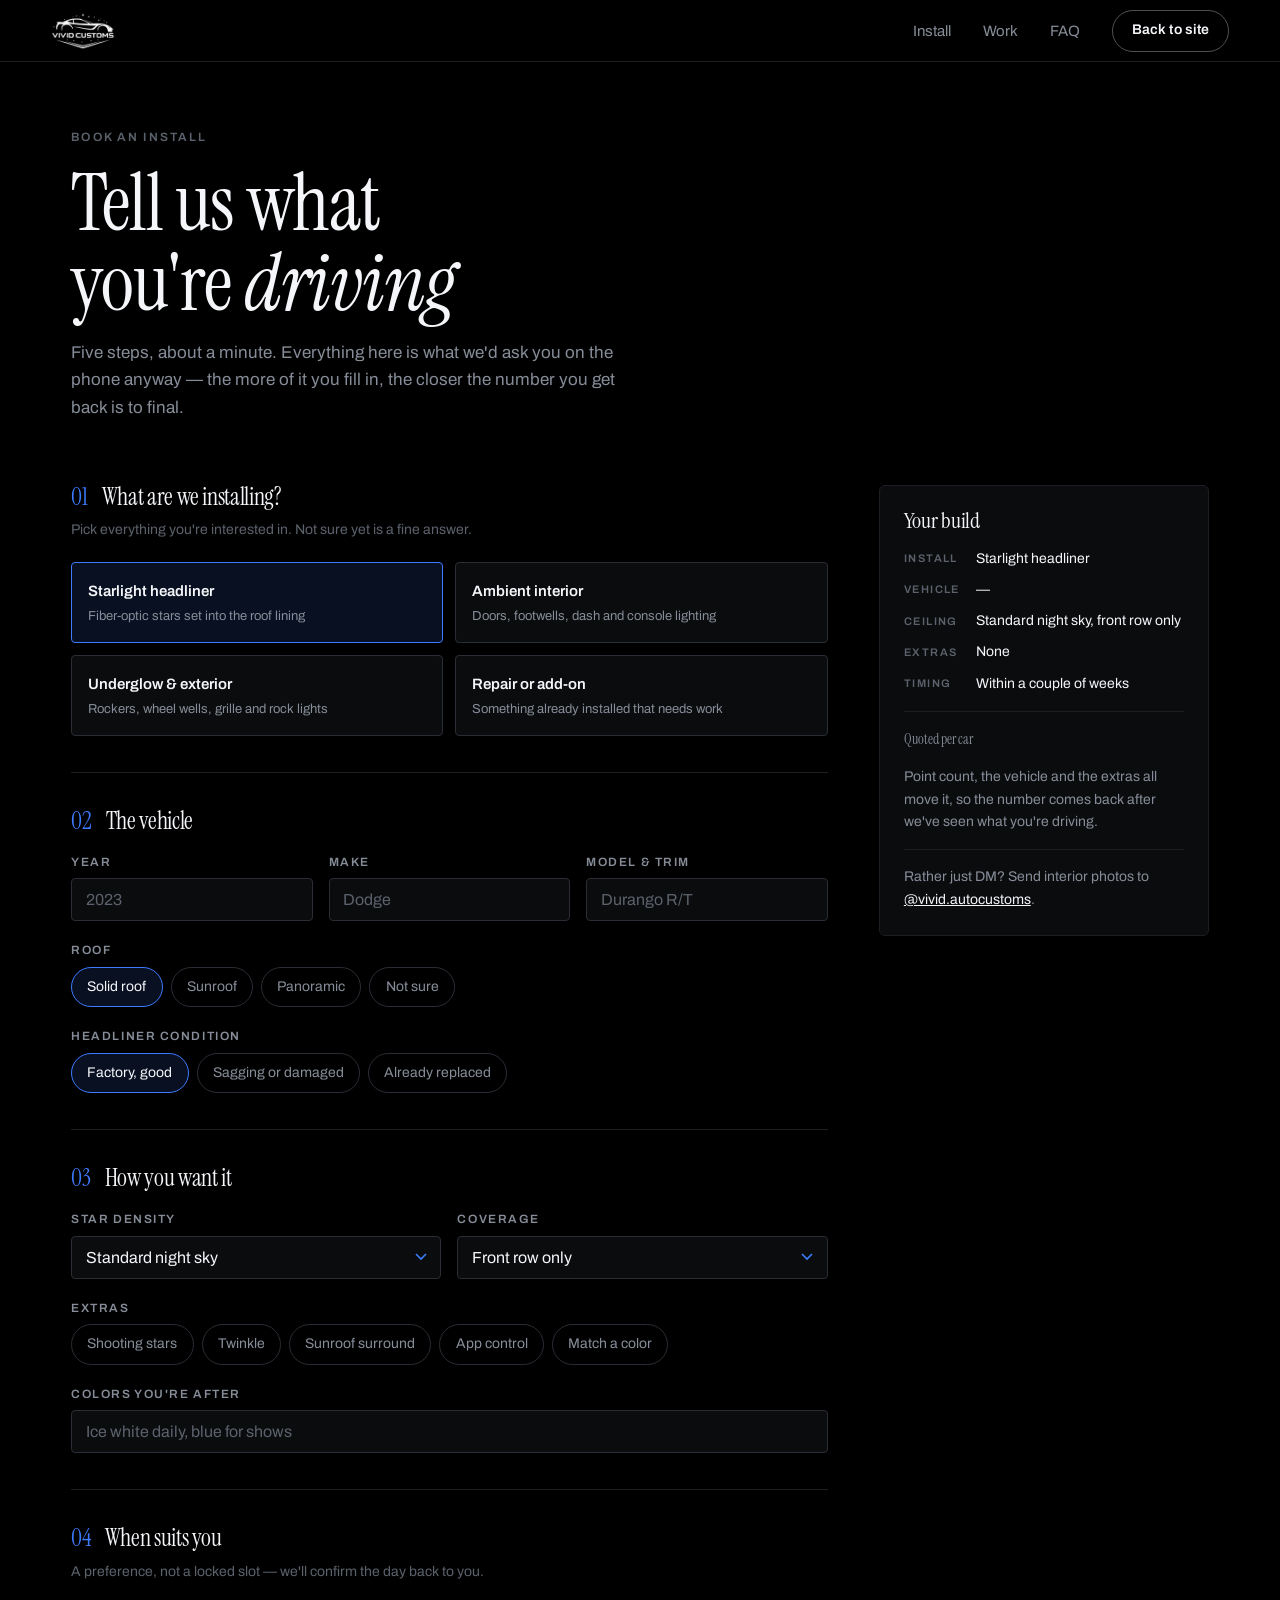
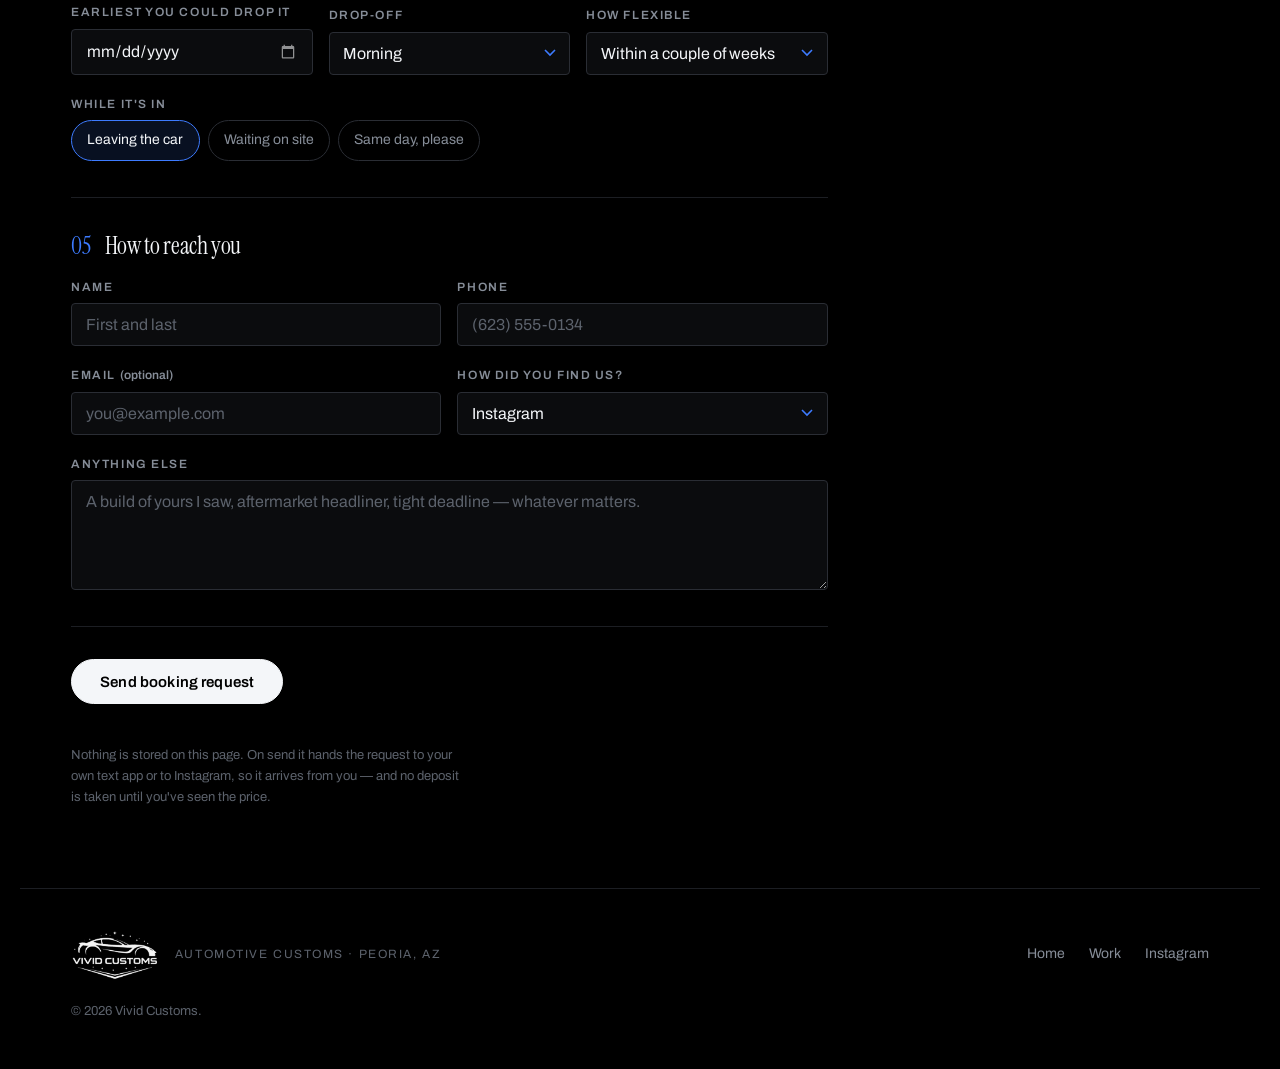
==== book.html @ 9e332ab4 "Vivid Customs marketing site Static landing page and five-step booking page for a Peoria, AZ starlig" ====
<!doctype html>
<html lang="en">
<head>
<meta charset="utf-8">
<meta name="viewport" content="width=device-width, initial-scale=1">
<title>Book an install — Vivid Customs</title>
<meta name="description" content="Book a starlight headliner, ambient lighting or underglow install with Vivid Customs in Peoria, Arizona.">
<meta name="theme-color" content="#000000">
<meta name="robots" content="noindex">
<link rel="icon" href="images/favicon.png" type="image/png">
<link rel="apple-touch-icon" href="images/logo-180.png">
<link rel="preconnect" href="https://fonts.googleapis.com">
<link rel="preconnect" href="https://fonts.gstatic.com" crossorigin>
<link rel="stylesheet" href="https://fonts.googleapis.com/css2?family=Instrument+Serif:ital@0;1&family=Archivo:wght@400;500;600&display=swap">
<link rel="stylesheet" href="styles.css">
</head>
<body>

<a class="skip" href="#main">Skip to content</a>

<header class="nav" id="nav" data-stuck="true">
  <a class="nav__brand" href="index.html" aria-label="Vivid Customs, home">
    <img src="images/logo.png" alt="Vivid Customs" width="1160" height="688">
  </a>
  <nav class="nav__links" aria-label="Sections">
    <a href="index.html#install">Install</a>
    <a href="index.html#work">Work</a>
    <a href="index.html#faq">FAQ</a>
  </nav>
  <a class="btn btn--sm btn--ghost" href="index.html">Back to site</a>
</header>

<div class="bookhead">
  <p class="label">Book an install</p>
  <h1>Tell us what<br>you're <i>driving</i></h1>
  <p class="lede">
    Five steps, about a minute. Everything here is what we'd ask you on the phone anyway — the more
    of it you fill in, the closer the number you get back is to final.
  </p>
</div>

<main class="book" id="main">

  <form class="form" id="bookForm" novalidate>

    <!-- 01 ─────────────────────────────────────────────── -->
    <fieldset class="step">
      <div class="step__head"><span class="step__n">01</span><h2>What are we installing?</h2></div>
      <p class="step__hint">Pick everything you're interested in. Not sure yet is a fine answer.</p>
      <div class="tiles">
        <input type="checkbox" id="s1" name="service" value="Starlight headliner" checked>
        <label for="s1"><b>Starlight headliner</b><span>Fiber-optic stars set into the roof lining</span></label>

        <input type="checkbox" id="s2" name="service" value="Ambient interior">
        <label for="s2"><b>Ambient interior</b><span>Doors, footwells, dash and console lighting</span></label>

        <input type="checkbox" id="s3" name="service" value="Underglow &amp; exterior">
        <label for="s3"><b>Underglow &amp; exterior</b><span>Rockers, wheel wells, grille and rock lights</span></label>

        <input type="checkbox" id="s4" name="service" value="Repair or add-on to an existing setup">
        <label for="s4"><b>Repair or add-on</b><span>Something already installed that needs work</span></label>
      </div>
    </fieldset>

    <!-- 02 ─────────────────────────────────────────────── -->
    <fieldset class="step">
      <div class="step__head"><span class="step__n">02</span><h2>The vehicle</h2></div>
      <div class="row">
        <div class="field">
          <label for="year">Year</label>
          <input id="year" name="year" type="text" inputmode="numeric" placeholder="2023" autocomplete="off">
        </div>
        <div class="field">
          <label for="make">Make</label>
          <input id="make" name="make" type="text" placeholder="Dodge" autocomplete="off">
        </div>
        <div class="field">
          <label for="model">Model &amp; trim</label>
          <input id="model" name="model" type="text" placeholder="Durango R/T" autocomplete="off">
        </div>
      </div>
      <div class="field">
        <span class="lbl" id="roofLbl">Roof</span>
        <div class="chips" role="group" aria-labelledby="roofLbl">
          <input type="radio" id="r1" name="roof" value="Solid roof" checked><label for="r1">Solid roof</label>
          <input type="radio" id="r2" name="roof" value="Sunroof"><label for="r2">Sunroof</label>
          <input type="radio" id="r3" name="roof" value="Panoramic roof"><label for="r3">Panoramic</label>
          <input type="radio" id="r4" name="roof" value="Roof unknown"><label for="r4">Not sure</label>
        </div>
      </div>
      <div class="field">
        <span class="lbl" id="hlLbl">Headliner condition</span>
        <div class="chips" role="group" aria-labelledby="hlLbl">
          <input type="radio" id="h1" name="headliner" value="Factory, good condition" checked><label for="h1">Factory, good</label>
          <input type="radio" id="h2" name="headliner" value="Sagging or damaged"><label for="h2">Sagging or damaged</label>
          <input type="radio" id="h3" name="headliner" value="Already replaced or wrapped"><label for="h3">Already replaced</label>
        </div>
      </div>
    </fieldset>

    <!-- 03 ─────────────────────────────────────────────── -->
    <fieldset class="step">
      <div class="step__head"><span class="step__n">03</span><h2>How you want it</h2></div>
      <div class="row">
        <div class="field">
          <label for="density">Star density</label>
          <select id="density" name="density">
            <option>Subtle scatter</option>
            <option selected>Standard night sky</option>
            <option>Dense, wall to wall</option>
            <option>You pick what suits it</option>
          </select>
        </div>
        <div class="field">
          <label for="coverage">Coverage</label>
          <select id="coverage" name="coverage">
            <option selected>Front row only</option>
            <option>Front and second row</option>
            <option>Whole roof, every row</option>
          </select>
        </div>
      </div>
      <div class="field">
        <span class="lbl" id="exLbl">Extras</span>
        <div class="chips" role="group" aria-labelledby="exLbl">
          <input type="checkbox" id="e1" name="extra" value="Shooting stars"><label for="e1">Shooting stars</label>
          <input type="checkbox" id="e2" name="extra" value="Twinkle effect"><label for="e2">Twinkle</label>
          <input type="checkbox" id="e3" name="extra" value="Sunroof surround"><label for="e3">Sunroof surround</label>
          <input type="checkbox" id="e4" name="extra" value="App control"><label for="e4">App control</label>
          <input type="checkbox" id="e5" name="extra" value="Match an existing color"><label for="e5">Match a color</label>
        </div>
      </div>
      <div class="field">
        <label for="colors">Colors you're after</label>
        <input id="colors" name="colors" type="text" placeholder="Ice white daily, blue for shows" autocomplete="off">
      </div>
    </fieldset>

    <!-- 04 ─────────────────────────────────────────────── -->
    <fieldset class="step">
      <div class="step__head"><span class="step__n">04</span><h2>When suits you</h2></div>
      <p class="step__hint">A preference, not a locked slot — we'll confirm the day back to you.</p>
      <div class="row">
        <div class="field">
          <label for="date">Earliest you could drop it</label>
          <input id="date" name="date" type="date">
        </div>
        <div class="field">
          <label for="drop">Drop-off</label>
          <select id="drop" name="drop">
            <option selected>Morning</option>
            <option>Afternoon</option>
            <option>Either works</option>
          </select>
        </div>
        <div class="field">
          <label for="flex">How flexible</label>
          <select id="flex" name="flex">
            <option>That week only</option>
            <option selected>Within a couple of weeks</option>
            <option>Whenever you have room</option>
          </select>
        </div>
      </div>
      <div class="field">
        <span class="lbl" id="waitLbl">While it's in</span>
        <div class="chips" role="group" aria-labelledby="waitLbl">
          <input type="radio" id="w1" name="wait" value="Leaving the car" checked><label for="w1">Leaving the car</label>
          <input type="radio" id="w2" name="wait" value="Waiting on site"><label for="w2">Waiting on site</label>
          <input type="radio" id="w3" name="wait" value="Needs to be same day"><label for="w3">Same day, please</label>
        </div>
      </div>
    </fieldset>

    <!-- 05 ─────────────────────────────────────────────── -->
    <fieldset class="step">
      <div class="step__head"><span class="step__n">05</span><h2>How to reach you</h2></div>
      <div class="row">
        <div class="field">
          <label for="name">Name</label>
          <input id="name" name="name" type="text" autocomplete="name" required placeholder="First and last">
        </div>
        <div class="field">
          <label for="phone">Phone</label>
          <input id="phone" name="phone" type="tel" autocomplete="tel" required placeholder="(623) 555-0134">
        </div>
      </div>
      <div class="row">
        <div class="field">
          <label for="email">Email <span style="text-transform:none;letter-spacing:0">(optional)</span></label>
          <input id="email" name="email" type="email" autocomplete="email" placeholder="you@example.com">
        </div>
        <div class="field">
          <label for="found">How did you find us?</label>
          <select id="found" name="found">
            <option selected>Instagram</option>
            <option>TikTok</option>
            <option>A friend sent me</option>
            <option>Saw a car you did</option>
            <option>Search</option>
          </select>
        </div>
      </div>
      <div class="field">
        <label for="notes">Anything else</label>
        <textarea id="notes" name="notes" placeholder="A build of yours I saw, aftermarket headliner, tight deadline — whatever matters."></textarea>
      </div>
    </fieldset>

    <div class="form__actions">
      <button class="btn" type="submit">Send booking request</button>
      <p class="status" id="status" role="status"></p>
      <p class="form__note">
        Nothing is stored on this page. On send it hands the request to your own text app or to
        Instagram, so it arrives from you — and no deposit is taken until you've seen the price.
      </p>
    </div>
  </form>

  <aside class="summary" id="summary" aria-label="Your booking so far">
    <h2>Your build</h2>
    <dl>
      <dt>Install</dt><dd id="sumService">Starlight headliner</dd>
      <dt>Vehicle</dt><dd id="sumVehicle">—</dd>
      <dt>Ceiling</dt><dd id="sumCeiling">Standard night sky, front row only</dd>
      <dt>Extras</dt><dd id="sumExtras">None</dd>
      <dt>Timing</dt><dd id="sumWhen">Within a couple of weeks</dd>
    </dl>
    <hr>
    <p class="summary__price">Quoted per car</p>
    <p>Point count, the vehicle and the extras all move it, so the number comes back after we've seen what you're driving.</p>
    <hr>
    <p>Rather just DM? Send interior photos to <a href="https://www.instagram.com/vivid.autocustoms/" target="_blank" rel="noopener">@vivid.autocustoms</a>.</p>
  </aside>

</main>

<footer class="foot">
  <div class="foot__brand">
    <img src="images/logo.png" alt="Vivid Customs" width="1160" height="688" loading="lazy">
    <span>Automotive customs · Peoria, AZ</span>
  </div>
  <nav class="foot__links" aria-label="Footer">
    <a href="index.html">Home</a>
    <a href="index.html#work">Work</a>
    <a href="https://www.instagram.com/vivid.autocustoms/" target="_blank" rel="noopener">Instagram</a>
  </nav>
  <p class="foot__fine">© <span id="yr">2026</span> Vivid Customs.</p>
</footer>

<script src="app.js"></script>
</body>
</html>
---- styles.css ----
/* ============================================================
   Vivid Customs
   One committed theme: black, with a single electric blue
   sampled from the shop's own underglow footage. Display face
   is a high-contrast serif — a star ceiling is a luxury-car
   feature, so the page is set like one.
   ============================================================ */

:root{
  --ink:     #000000;
  --sheet:   #0B0C0E;
  --sheet-2: #101216;
  --line:    #1C1E23;
  --line-2:  #2A2D34;

  --white:   #F4F6F9;
  --mute:    #868D98;
  --mute-2:  #5C626C;

  --glow:    #3D7BFF;   /* the blue in his underglow, the only accent */
  --glow-lo: rgba(61,123,255,.13);

  --serif: "Instrument Serif", "Times New Roman", Georgia, serif;
  --sans:  "Archivo", "Helvetica Neue", Arial, sans-serif;

  --pad:  clamp(1.25rem, 4vw, 4.5rem);
  --max:  1240px;
  --rail: 190px;
}

*,*::before,*::after{ box-sizing:border-box; }

html{ scroll-behavior:smooth; }
@media (prefers-reduced-motion: reduce){ html{ scroll-behavior:auto; } }

body{
  margin:0;
  background:var(--ink);
  color:var(--white);
  font-family:var(--sans);
  font-size:1rem;
  line-height:1.6;
  -webkit-font-smoothing:antialiased;
  overflow-x:hidden;
}

img,video{ display:block; max-width:100%; }
a{ color:inherit; }
::selection{ background:var(--glow); color:#fff; }

:focus-visible{ outline:2px solid var(--glow); outline-offset:3px; border-radius:2px; }

.skip{ position:absolute; left:-9999px; top:0; z-index:100; background:var(--white); color:var(--ink); padding:.6rem 1rem; font-weight:600; }
.skip:focus{ left:.5rem; top:.5rem; }

/* ── type primitives ─────────────────────────────────────── */

h1,h2{
  font-family:var(--serif);
  font-weight:400;
  letter-spacing:-.015em;
  line-height:1.0;
  text-wrap:balance;
  margin:0;
}
h1 i, h2 i{ font-style:italic; }

h3{ font-family:var(--sans); font-weight:600; font-size:1.125rem; letter-spacing:.005em; line-height:1.25; margin:0; }
p{ margin:0; }

.label{
  font-family:var(--sans);
  font-weight:600;
  font-size:.75rem;
  text-transform:uppercase;
  letter-spacing:.18em;
  color:var(--mute-2);
}
.label--light{ color:rgba(244,246,249,.72); }

.lede{ color:var(--mute); max-width:56ch; font-size:1.0625rem; }
.note{ font-size:.875rem; color:var(--mute-2); }
.note a{ color:var(--white); text-decoration:none; border-bottom:1px solid var(--glow); }
.note a:hover{ color:var(--glow); }

/* ── buttons ─────────────────────────────────────────────── */

.btn{
  --bp:.85rem 1.75rem;
  display:inline-flex; align-items:center; justify-content:center;
  padding:var(--bp);
  font-family:var(--sans); font-size:.9375rem; font-weight:600;
  letter-spacing:.01em;
  text-decoration:none;
  color:var(--ink); background:var(--white);
  border:1px solid var(--white); border-radius:999px;
  cursor:pointer;
  transition:background .2s ease, color .2s ease, border-color .2s ease, opacity .2s ease;
}
.btn:hover{ background:var(--glow); border-color:var(--glow); color:#fff; }
.btn--sm{ --bp:.55rem 1.15rem; font-size:.875rem; }
.btn--ghost{ background:transparent; color:var(--white); border-color:rgba(244,246,249,.32); }
.btn--ghost:hover{ background:transparent; border-color:var(--white); color:var(--white); }
.btn[disabled]{ opacity:.4; cursor:not-allowed; }

/* ── nav ─────────────────────────────────────────────────── */

.nav{
  position:fixed; inset:0 0 auto 0; z-index:50;
  display:flex; align-items:center; gap:2rem;
  padding:1rem var(--pad);
  border-bottom:1px solid transparent;
  transition:background .3s ease, border-color .3s ease, backdrop-filter .3s ease, padding .3s ease;
}
.nav[data-stuck="true"]{
  background:rgba(0,0,0,.86);
  backdrop-filter:blur(16px);
  border-bottom-color:var(--line);
  padding-block:.6rem;
}
.nav[data-stuck="true"] .nav__brand img{ height:38px; }
.nav__brand{ margin-right:auto; display:flex; line-height:0; }
.nav__brand img{ height:46px; width:auto; }
.nav__links{ display:flex; gap:2rem; }
.nav__links a{
  font-size:.9375rem; color:var(--mute); text-decoration:none;
  transition:color .18s ease;
}
.nav__links a:hover{ color:var(--white); }
@media (max-width: 820px){ .nav__links{ display:none; } }

/* ── hero: his own footage, running behind the type ──────── */

.hero{
  position:relative;
  min-height:100svh;
  display:flex; flex-direction:column; justify-content:flex-end;
  padding:7rem var(--pad) 0;
  overflow:hidden;
  isolation:isolate;
}
.hero__video{
  position:absolute; inset:0; z-index:-2;
  width:100%; height:100%;
  object-fit:cover;
  object-position:center 12%;
}
.hero__scrim{
  position:absolute; inset:0; z-index:-1;
  background:
    linear-gradient(to right, rgba(0,0,0,.90) 0%, rgba(0,0,0,.58) 36%, rgba(0,0,0,.12) 62%, rgba(0,0,0,.28) 100%),
    linear-gradient(to bottom, rgba(0,0,0,.6) 0%, transparent 16%, transparent 58%, rgba(0,0,0,.88) 90%, var(--ink) 100%);
}

.hero__inner{
  width:100%; max-width:var(--max); margin:auto auto 0;
  display:flex; flex-direction:column; align-items:flex-start; gap:1.5rem;
  padding-block:2rem 4.5rem;
}
.hero__inner > *{ max-width:100%; }

.hero__h1{
  font-size:clamp(3.25rem, 10.5vw, 8.5rem);
  margin:.25rem 0 0;
}
.hero__h1 i{ color:var(--white); }

.hero__sub{ max-width:48ch; color:rgba(244,246,249,.82); font-size:clamp(1rem,1.4vw,1.1875rem); }
.hero__cta{ display:flex; flex-wrap:wrap; gap:.75rem; margin-top:.5rem; }

.hero__strip{
  list-style:none; margin:0; padding:1.1rem 0;
  width:100%; max-width:var(--max); margin-inline:auto;
  border-top:1px solid rgba(244,246,249,.16);
  display:flex; flex-wrap:wrap; gap:.5rem 2.5rem;
  font-size:.8125rem; text-transform:uppercase; letter-spacing:.14em;
  font-weight:500; color:rgba(244,246,249,.62);
}
.hero__strip--end{ margin-left:auto; }
.hero__strip a{ text-decoration:none; color:var(--white); }
.hero__strip a:hover{ color:var(--glow); }

/* ── section shell: a label rail, then the content ───────── */

.sec{
  max-width:var(--max); margin-inline:auto;
  padding:clamp(4rem,7vw,7rem) var(--pad);
  display:grid; grid-template-columns:var(--rail) minmax(0,1fr);
  gap:clamp(1.5rem,3vw,3rem);
  border-top:1px solid var(--line);
}
.sec:first-of-type{ border-top:0; }
.sec__rail{ padding-top:.6rem; }
.sec__body{ display:flex; flex-direction:column; gap:1.25rem; min-width:0; }
.sec__h2{ font-size:clamp(2.125rem,4.4vw,3.5rem); max-width:20ch; }
.sec__h2 + .lede{ margin-top:-.25rem; }

@media (max-width: 780px){
  .sec{ grid-template-columns:minmax(0,1fr); gap:1rem; }
  .sec__rail{ padding-top:0; }
}

/* ── service rows (no cards — hairlines and type) ────────── */

.rows{ margin-top:1.5rem; border-top:1px solid var(--line); }
.rowitem{
  display:grid; grid-template-columns:minmax(0,1fr) minmax(0,1fr);
  gap:clamp(1.25rem,3vw,3rem);
  padding:2rem 0;
  border-bottom:1px solid var(--line);
}
.rowitem__lead{ display:flex; flex-direction:column; gap:.6rem; }
.rowitem__lead p{ color:var(--mute); font-size:.9375rem; max-width:42ch; }

.mini{ margin:0; display:grid; grid-template-columns:auto minmax(0,1fr); gap:.5rem 1.25rem; align-content:start; }
.mini dt{
  font-size:.75rem; font-weight:600; text-transform:uppercase; letter-spacing:.13em;
  color:var(--white); padding-top:.15rem;
}
.mini dd{ margin:0; font-size:.9375rem; color:var(--mute); }

@media (max-width: 680px){ .rowitem{ grid-template-columns:minmax(0,1fr); } }

/* ── work panes (all source media is 9:16) ───────────────── */

.panes{
  margin-top:1rem;
  display:grid; grid-template-columns:repeat(2,minmax(0,1fr));
  gap:clamp(.5rem,1vw,.875rem);
}
@media (min-width: 560px){ .panes{ grid-template-columns:repeat(3,minmax(0,1fr)); } }
@media (min-width: 900px){ .panes{ grid-template-columns:repeat(5,minmax(0,1fr)); } }

.pane{ margin:0; position:relative; overflow:hidden; background:var(--ink); border-radius:3px; aspect-ratio:9/16; }
.pane img, .pane video{
  position:absolute; inset:0;
  width:100%; height:100%; object-fit:cover;
  transition:transform .7s cubic-bezier(.2,.7,.3,1);
}
.pane:hover img, .pane:hover video{ transform:scale(1.04); }
.pane figcaption{
  position:absolute; inset:auto 0 0 0;
  padding:2.5rem .9rem .85rem;
  background:linear-gradient(to top, rgba(0,0,0,.92) 12%, transparent);
  display:flex; flex-direction:column; gap:.1rem;
}
.pane figcaption b{ font-size:.875rem; font-weight:600; line-height:1.2; }
.pane figcaption span{ font-size:.75rem; color:var(--mute); }

/* ── process ─────────────────────────────────────────────── */

.steps{
  list-style:none; margin:1.5rem 0 0; padding:0;
  display:grid; grid-template-columns:repeat(2,minmax(0,1fr));
  gap:clamp(1.5rem,3vw,2.5rem);
}
@media (min-width: 900px){ .steps{ grid-template-columns:repeat(4,minmax(0,1fr)); } }
@media (max-width: 460px){ .steps{ grid-template-columns:minmax(0,1fr); } }
.steps li{ display:flex; flex-direction:column; gap:.55rem; padding-top:1.1rem; border-top:1px solid var(--line-2); }
.steps__n{
  font-family:var(--serif); font-size:1.75rem; line-height:1;
  color:var(--glow); font-variant-numeric:tabular-nums;
}
.steps p{ color:var(--mute); font-size:.9375rem; }

/* ── pricing drivers ─────────────────────────────────────── */

.drivers{
  margin-top:1.5rem;
  display:grid; grid-template-columns:repeat(2,minmax(0,1fr));
  gap:clamp(1.5rem,3vw,2.5rem);
}
@media (min-width: 900px){ .drivers{ grid-template-columns:repeat(4,minmax(0,1fr)); } }
@media (max-width: 460px){ .drivers{ grid-template-columns:minmax(0,1fr); } }
.driver{ display:flex; flex-direction:column; gap:.4rem; padding-top:1rem; border-top:1px solid var(--line-2); }
.driver b{ font-size:.75rem; font-weight:600; text-transform:uppercase; letter-spacing:.13em; }
.driver p{ color:var(--mute); font-size:.9375rem; }

/* ── faq ─────────────────────────────────────────────────── */

.faq{ margin-top:1rem; border-top:1px solid var(--line); }
.faq details{ border-bottom:1px solid var(--line); }
.faq summary{
  list-style:none; cursor:pointer; position:relative;
  padding:1.25rem 2.5rem 1.25rem 0;
  font-family:var(--serif); font-size:clamp(1.25rem,2.2vw,1.625rem); line-height:1.25;
  transition:color .2s ease;
}
.faq summary::-webkit-details-marker{ display:none; }
.faq summary:hover{ color:var(--glow); }
.faq summary::after{
  content:""; position:absolute; right:.5rem; top:50%;
  width:10px; height:10px;
  border-right:1.5px solid var(--glow); border-bottom:1.5px solid var(--glow);
  translate:0 -70%; rotate:45deg; transition:rotate .25s ease;
}
.faq details[open] summary::after{ rotate:-135deg; translate:0 -30%; }
.faq details p{ color:var(--mute); max-width:62ch; padding:0 0 1.5rem; font-size:.9375rem; }
.faq details b{ color:var(--white); font-weight:600; }

/* ── closer ──────────────────────────────────────────────── */

.closer{
  max-width:var(--max); margin-inline:auto;
  padding:clamp(4.5rem,8vw,7.5rem) var(--pad);
  border-top:1px solid var(--line);
  display:flex; flex-direction:column; align-items:center; text-align:center; gap:1rem;
}
.closer h2{ font-size:clamp(2.5rem,6vw,4.5rem); }
.closer p{ color:var(--mute); max-width:44ch; }
.closer .btn{ margin-top:.75rem; }

/* ── footer ──────────────────────────────────────────────── */

.foot{
  max-width:var(--max); margin-inline:auto;
  padding:2.5rem var(--pad) 3rem;
  border-top:1px solid var(--line);
  display:flex; flex-wrap:wrap; align-items:center; gap:1.25rem 2.5rem;
}
.foot__brand{ display:flex; align-items:center; gap:1rem; margin-right:auto; }
.foot__brand img{ height:52px; width:auto; }
.foot__brand span{ font-size:.75rem; text-transform:uppercase; letter-spacing:.13em; color:var(--mute-2); }
.foot__links{ display:flex; flex-wrap:wrap; gap:.35rem 1.5rem; }
.foot__links a{ font-size:.875rem; color:var(--mute); text-decoration:none; }
.foot__links a:hover{ color:var(--white); }
.foot__fine{ flex-basis:100%; font-size:.8125rem; color:var(--mute-2); }

/* ── scroll reveal ───────────────────────────────────────── */

[data-reveal]{ opacity:0; transform:translateY(14px); transition:opacity .6s ease, transform .6s cubic-bezier(.2,.7,.3,1); }
[data-reveal].is-in{ opacity:1; transform:none; }

@media (prefers-reduced-motion: reduce){
  [data-reveal]{ opacity:1; transform:none; transition:none; }
  .hero__video{ display:none; }
  .hero{ background:url("video/hero-poster.jpg") center 12%/cover no-repeat; }
  .pane img, .pane video{ transition:none; }
  .pane:hover img, .pane:hover video{ transform:none; }
}

/* ============================================================
   book.html — the booking page
   ============================================================ */

.bookhead{
  padding:8rem var(--pad) 0;
  max-width:var(--max); margin-inline:auto;
  display:flex; flex-direction:column; gap:1rem;
}
.bookhead h1{ font-size:clamp(2.75rem,6.5vw,5rem); }
.bookhead .lede{ font-size:1.0625rem; }

.book{
  max-width:var(--max); margin-inline:auto;
  padding:clamp(2.5rem,5vw,4rem) var(--pad) 5rem;
  display:grid; grid-template-columns:minmax(0,1fr); gap:2.5rem;
  align-items:start;
}
@media (min-width: 960px){
  .book{ grid-template-columns:minmax(0,1fr) 330px; gap:clamp(2rem,4vw,4rem); }
}

.form{ display:flex; flex-direction:column; gap:0; min-width:0; }

/* numbered steps — this form really is a sequence */
.step{ border:0; margin:0; padding:2.25rem 0; border-top:1px solid var(--line); display:grid; gap:1.25rem; }
.step:first-of-type{ border-top:0; padding-top:0; }
.step__head{ display:flex; align-items:baseline; gap:.85rem; }
.step__n{ font-family:var(--serif); font-size:1.5rem; line-height:1; color:var(--glow); font-variant-numeric:tabular-nums; }
.step__head h2{ font-size:1.5rem; }
.step__hint{ font-size:.875rem; color:var(--mute-2); margin-top:-.6rem; }

.field{ display:flex; flex-direction:column; gap:.4rem; min-width:0; }
.field > label, .field > .lbl{
  font-size:.75rem; font-weight:600; text-transform:uppercase; letter-spacing:.13em; color:var(--mute);
}
.field input, .field select, .field textarea{
  font-family:var(--sans); font-size:1rem; color:var(--white);
  background:var(--sheet); border:1px solid var(--line-2); border-radius:4px;
  padding:.75rem .85rem; width:100%;
  transition:border-color .2s ease, box-shadow .2s ease;
}
.field textarea{ min-height:110px; resize:vertical; }
.field input:focus, .field select:focus, .field textarea:focus{
  outline:none; border-color:var(--glow); box-shadow:0 0 0 3px var(--glow-lo);
}
.field input::placeholder, .field textarea::placeholder{ color:var(--mute-2); }
.field input[type="date"]::-webkit-calendar-picker-indicator{ filter:invert(1) opacity(.55); cursor:pointer; }
.field select{
  appearance:none; cursor:pointer; padding-right:2.25rem;
  background-image:url("data:image/svg+xml,%3Csvg xmlns='http://www.w3.org/2000/svg' viewBox='0 0 12 8'%3E%3Cpath d='M1 1l5 5 5-5' fill='none' stroke='%233D7BFF' stroke-width='1.6'/%3E%3C/svg%3E");
  background-repeat:no-repeat; background-position:right .85rem center; background-size:12px 8px;
}
.row{ display:grid; grid-template-columns:repeat(auto-fit,minmax(180px,1fr)); gap:1rem; align-items:end; }

/* selectable service tiles */
.tiles{ display:grid; grid-template-columns:minmax(0,1fr); gap:.75rem; }
@media (min-width: 520px){ .tiles{ grid-template-columns:repeat(2,minmax(0,1fr)); } }
.tiles input{ position:absolute; opacity:0; width:0; height:0; }
.tiles label{
  display:flex; flex-direction:column; gap:.3rem;
  padding:1rem; cursor:pointer;
  background:var(--sheet); border:1px solid var(--line-2); border-radius:4px;
  transition:border-color .2s ease, background .2s ease;
}
.tiles label b{ font-size:.9375rem; font-weight:600; }
.tiles label span{ font-size:.8125rem; color:var(--mute); line-height:1.4; }
.tiles label:hover{ border-color:var(--line-2); background:var(--sheet-2); }
.tiles input:checked + label{ border-color:var(--glow); background:var(--glow-lo); }
.tiles input:focus-visible + label{ outline:2px solid var(--glow); outline-offset:2px; }

/* compact chip choices */
.chips{ display:flex; flex-wrap:wrap; gap:.5rem; }
.chips input{ position:absolute; opacity:0; width:0; height:0; }
.chips label{
  padding:.5rem .95rem; cursor:pointer; font-size:.875rem; color:var(--mute);
  border:1px solid var(--line-2); border-radius:999px;
  transition:color .2s ease, border-color .2s ease, background .2s ease;
}
.chips label:hover{ color:var(--white); }
.chips input:checked + label{ color:var(--white); border-color:var(--glow); background:var(--glow-lo); }
.chips input:focus-visible + label{ outline:2px solid var(--glow); outline-offset:2px; }

.form__actions{ display:flex; flex-direction:column; gap:.75rem; align-items:flex-start; padding-top:2rem; border-top:1px solid var(--line); }
.status{ font-size:.875rem; color:var(--glow); min-height:1.2em; }
.status[data-err="true"]{ color:#FF8A7A; }
.form__note{ font-size:.8125rem; color:var(--mute-2); max-width:56ch; }

/* live summary */
.summary{
  position:sticky; top:5.5rem;
  background:var(--sheet); border:1px solid var(--line); border-radius:6px;
  padding:1.5rem; display:flex; flex-direction:column; gap:1rem;
}
.summary h2{ font-size:1.375rem; }
.summary dl{ margin:0; display:grid; grid-template-columns:auto minmax(0,1fr); gap:.55rem 1rem; }
.summary dt{ font-size:.6875rem; font-weight:600; text-transform:uppercase; letter-spacing:.13em; color:var(--mute-2); padding-top:.15rem; }
.summary dd{ margin:0; font-size:.875rem; color:var(--white); }
.summary hr{ border:0; border-top:1px solid var(--line); margin:0; }
.summary p{ font-size:.875rem; color:var(--mute); }
.summary a{ color:var(--white); }
.summary__price{ font-family:var(--serif); font-size:1.5rem; color:var(--mute); }
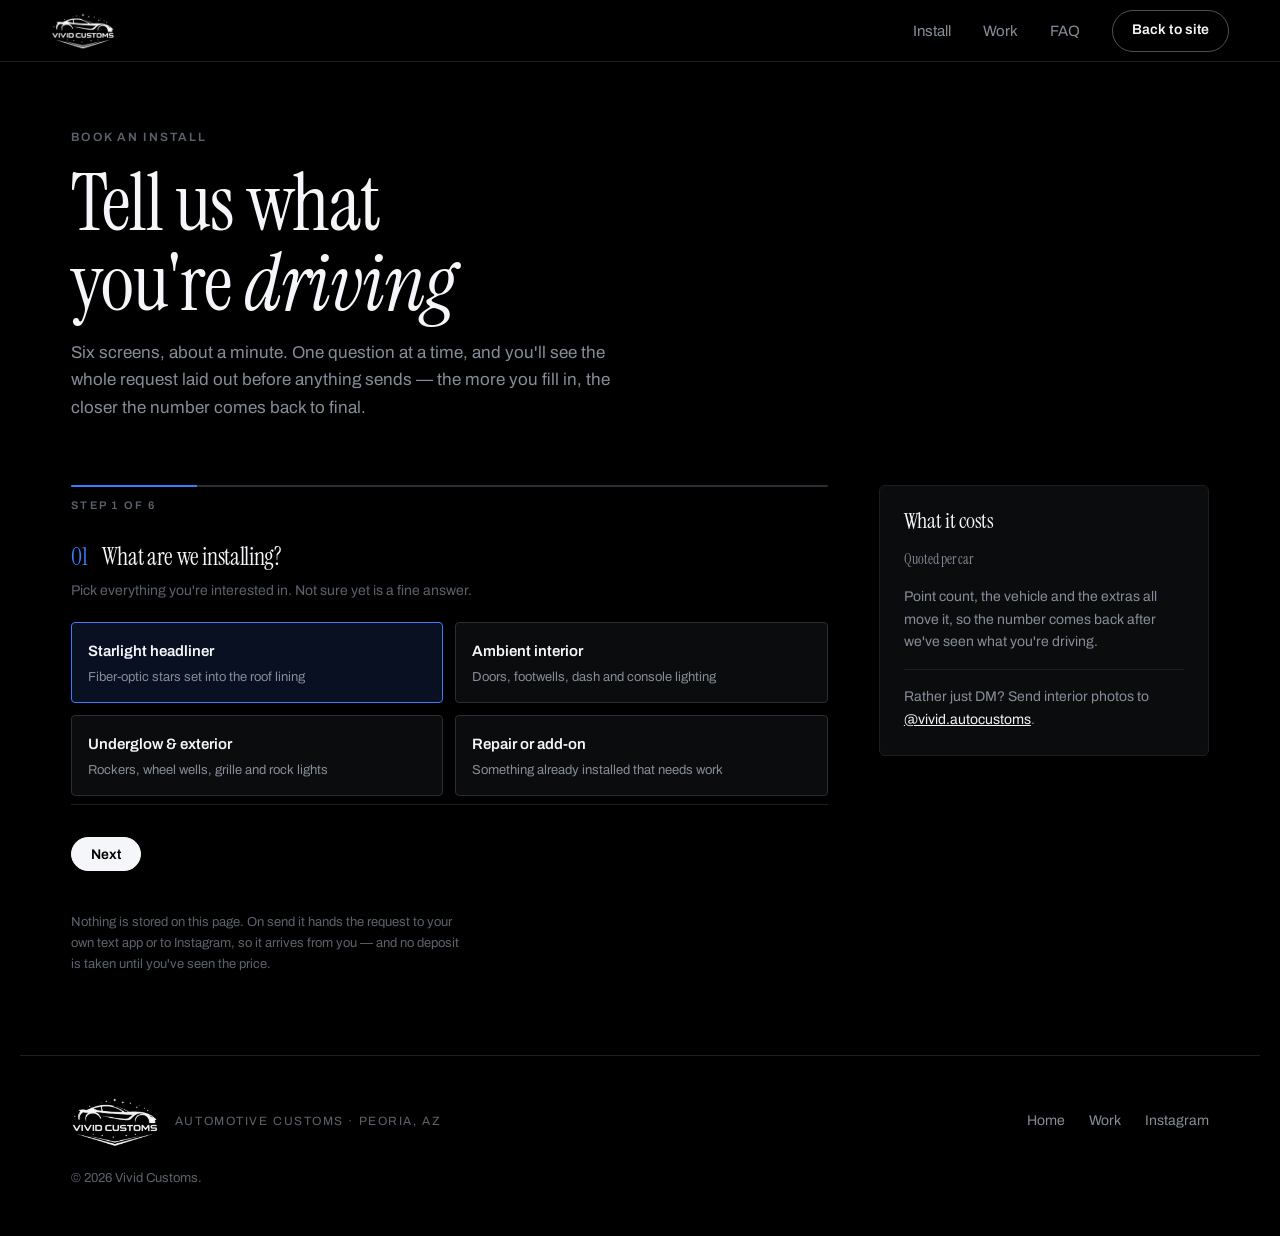
==== commit 5f17b9df: "Rebuild around the shop footage and turn booking into a quiz Hero, service shots and the work grid a" ====
--- a/book.html
+++ b/book.html
@@ -34,14 +34,19 @@
   <p class="label">Book an install</p>
   <h1>Tell us what<br>you're <i>driving</i></h1>
   <p class="lede">
-    Five steps, about a minute. Everything here is what we'd ask you on the phone anyway — the more
-    of it you fill in, the closer the number you get back is to final.
+    Six screens, about a minute. One question at a time, and you'll see the whole request
+    laid out before anything sends — the more you fill in, the closer the number comes back to final.
   </p>
 </div>
 
 <main class="book" id="main">
 
   <form class="form" id="bookForm" novalidate>
+
+    <div class="wiz" id="wiz">
+      <div class="wiz__track"><i class="wiz__fill" id="wizFill"></i></div>
+      <p class="wiz__count" id="wizCount" role="status">Step 1 of 6</p>
+    </div>
 
     <!-- 01 ─────────────────────────────────────────────── -->
     <fieldset class="step">
@@ -101,33 +106,20 @@
     <!-- 03 ─────────────────────────────────────────────── -->
     <fieldset class="step">
       <div class="step__head"><span class="step__n">03</span><h2>How you want it</h2></div>
-      <div class="row">
-        <div class="field">
-          <label for="density">Star density</label>
-          <select id="density" name="density">
-            <option>Subtle scatter</option>
-            <option selected>Standard night sky</option>
-            <option>Dense, wall to wall</option>
-            <option>You pick what suits it</option>
-          </select>
-        </div>
-        <div class="field">
-          <label for="coverage">Coverage</label>
-          <select id="coverage" name="coverage">
-            <option selected>Front row only</option>
-            <option>Front and second row</option>
-            <option>Whole roof, every row</option>
-          </select>
-        </div>
+      <div class="field">
+        <label for="coverage">Coverage</label>
+        <select id="coverage" name="coverage">
+          <option selected>Front row only</option>
+          <option>Front and second row</option>
+          <option>Whole roof, every row</option>
+        </select>
       </div>
       <div class="field">
         <span class="lbl" id="exLbl">Extras</span>
+        <p class="step__hint">Twinkle, app control and color matching come standard on every install — no need to ask.</p>
         <div class="chips" role="group" aria-labelledby="exLbl">
           <input type="checkbox" id="e1" name="extra" value="Shooting stars"><label for="e1">Shooting stars</label>
-          <input type="checkbox" id="e2" name="extra" value="Twinkle effect"><label for="e2">Twinkle</label>
-          <input type="checkbox" id="e3" name="extra" value="Sunroof surround"><label for="e3">Sunroof surround</label>
-          <input type="checkbox" id="e4" name="extra" value="App control"><label for="e4">App control</label>
-          <input type="checkbox" id="e5" name="extra" value="Match an existing color"><label for="e5">Match a color</label>
+          <input type="checkbox" id="e2" name="extra" value="Pano/sunroof ambient strips"><label for="e2">Pano/sunroof ambient strips</label>
         </div>
       </div>
       <div class="field">
@@ -207,8 +199,19 @@
       </div>
     </fieldset>
 
+    <!-- 06 ─────────────────────────────────────────────── -->
+    <fieldset class="step" id="stepReview">
+      <div class="step__head"><span class="step__n">06</span><h2>Check it over</h2></div>
+      <p class="step__hint">Everything you've picked. Change anything you want before it sends.</p>
+      <dl class="review" id="reviewOut"></dl>
+    </fieldset>
+
     <div class="form__actions">
-      <button class="btn" type="submit">Send booking request</button>
+      <div class="wiz__nav">
+        <button class="btn btn--ghost btn--sm" type="button" id="wizBack" hidden>Back</button>
+        <button class="btn btn--sm" type="button" id="wizNext" hidden>Next</button>
+        <button class="btn" type="submit" id="wizSend">Send booking request</button>
+      </div>
       <p class="status" id="status" role="status"></p>
       <p class="form__note">
         Nothing is stored on this page. On send it hands the request to your own text app or to
@@ -217,16 +220,8 @@
     </div>
   </form>
 
-  <aside class="summary" id="summary" aria-label="Your booking so far">
-    <h2>Your build</h2>
-    <dl>
-      <dt>Install</dt><dd id="sumService">Starlight headliner</dd>
-      <dt>Vehicle</dt><dd id="sumVehicle">—</dd>
-      <dt>Ceiling</dt><dd id="sumCeiling">Standard night sky, front row only</dd>
-      <dt>Extras</dt><dd id="sumExtras">None</dd>
-      <dt>Timing</dt><dd id="sumWhen">Within a couple of weeks</dd>
-    </dl>
-    <hr>
+  <aside class="summary" id="summary" aria-label="What it costs">
+    <h2>What it costs</h2>
     <p class="summary__price">Quoted per car</p>
     <p>Point count, the vehicle and the extras all move it, so the number comes back after we've seen what you're driving.</p>
     <hr>
--- a/styles.css
+++ b/styles.css
@@ -134,8 +134,8 @@
 .hero{
   position:relative;
   min-height:100svh;
-  display:flex; flex-direction:column; justify-content:flex-end;
-  padding:7rem var(--pad) 0;
+  display:flex; flex-direction:column; justify-content:center;
+  padding:7rem var(--pad) 4rem;
   overflow:hidden;
   isolation:isolate;
 }
@@ -143,19 +143,18 @@
   position:absolute; inset:0; z-index:-2;
   width:100%; height:100%;
   object-fit:cover;
-  object-position:center 12%;
+  object-position:center 35%;
 }
 .hero__scrim{
   position:absolute; inset:0; z-index:-1;
   background:
-    linear-gradient(to right, rgba(0,0,0,.90) 0%, rgba(0,0,0,.58) 36%, rgba(0,0,0,.12) 62%, rgba(0,0,0,.28) 100%),
+    linear-gradient(to right, rgba(0,0,0,.86) 0%, rgba(0,0,0,.50) 36%, rgba(0,0,0,.04) 62%, rgba(0,0,0,.18) 100%),
     linear-gradient(to bottom, rgba(0,0,0,.6) 0%, transparent 16%, transparent 58%, rgba(0,0,0,.88) 90%, var(--ink) 100%);
 }
 
 .hero__inner{
-  width:100%; max-width:var(--max); margin:auto auto 0;
+  width:100%; max-width:var(--max); margin-inline:auto;
   display:flex; flex-direction:column; align-items:flex-start; gap:1.5rem;
-  padding-block:2rem 4.5rem;
 }
 .hero__inner > *{ max-width:100%; }
 
@@ -167,18 +166,6 @@
 
 .hero__sub{ max-width:48ch; color:rgba(244,246,249,.82); font-size:clamp(1rem,1.4vw,1.1875rem); }
 .hero__cta{ display:flex; flex-wrap:wrap; gap:.75rem; margin-top:.5rem; }
-
-.hero__strip{
-  list-style:none; margin:0; padding:1.1rem 0;
-  width:100%; max-width:var(--max); margin-inline:auto;
-  border-top:1px solid rgba(244,246,249,.16);
-  display:flex; flex-wrap:wrap; gap:.5rem 2.5rem;
-  font-size:.8125rem; text-transform:uppercase; letter-spacing:.14em;
-  font-weight:500; color:rgba(244,246,249,.62);
-}
-.hero__strip--end{ margin-left:auto; }
-.hero__strip a{ text-decoration:none; color:var(--white); }
-.hero__strip a:hover{ color:var(--glow); }
 
 /* ── section shell: a label rail, then the content ───────── */
 
@@ -209,29 +196,28 @@
   padding:2rem 0;
   border-bottom:1px solid var(--line);
 }
-.rowitem__lead{ display:flex; flex-direction:column; gap:.6rem; }
+.rowitem__lead{ display:flex; flex-direction:column; justify-content:center; gap:.6rem; }
 .rowitem__lead p{ color:var(--mute); font-size:.9375rem; max-width:42ch; }
 
-.mini{ margin:0; display:grid; grid-template-columns:auto minmax(0,1fr); gap:.5rem 1.25rem; align-content:start; }
-.mini dt{
-  font-size:.75rem; font-weight:600; text-transform:uppercase; letter-spacing:.13em;
-  color:var(--white); padding-top:.15rem;
-}
-.mini dd{ margin:0; font-size:.9375rem; color:var(--mute); }
+.rowitem__shot{
+  /* Uniform width, natural height — nothing is cropped. Every shot is 4:3
+     out of the camera, so the three rows land at the same height anyway. */
+  width:100%; max-width:340px; height:auto;
+  margin-left:auto;
+}
 
 @media (max-width: 680px){ .rowitem{ grid-template-columns:minmax(0,1fr); } }
 
-/* ── work panes (all source media is 9:16) ───────────────── */
+/* ── work panes (5:4 frames, two up — big enough to read) ─── */
 
 .panes{
   margin-top:1rem;
   display:grid; grid-template-columns:repeat(2,minmax(0,1fr));
   gap:clamp(.5rem,1vw,.875rem);
 }
-@media (min-width: 560px){ .panes{ grid-template-columns:repeat(3,minmax(0,1fr)); } }
-@media (min-width: 900px){ .panes{ grid-template-columns:repeat(5,minmax(0,1fr)); } }
-
-.pane{ margin:0; position:relative; overflow:hidden; background:var(--ink); border-radius:3px; aspect-ratio:9/16; }
+@media (min-width: 720px){ .panes{ grid-template-columns:repeat(2,minmax(0,1fr)); } }
+
+.pane{ margin:0; position:relative; overflow:hidden; background:var(--ink); border-radius:3px; aspect-ratio:5/4; }
 .pane img, .pane video{
   position:absolute; inset:0;
   width:100%; height:100%; object-fit:cover;
@@ -240,41 +226,45 @@
 .pane:hover img, .pane:hover video{ transform:scale(1.04); }
 .pane figcaption{
   position:absolute; inset:auto 0 0 0;
-  padding:2.5rem .9rem .85rem;
+  padding:2rem .9rem .8rem;
   background:linear-gradient(to top, rgba(0,0,0,.92) 12%, transparent);
   display:flex; flex-direction:column; gap:.1rem;
 }
-.pane figcaption b{ font-size:.875rem; font-weight:600; line-height:1.2; }
-.pane figcaption span{ font-size:.75rem; color:var(--mute); }
+.pane figcaption b{ font-size:1rem; font-weight:600; line-height:1.2; }
+.pane figcaption span{ font-size:.8125rem; color:var(--mute); }
 
 /* ── process ─────────────────────────────────────────────── */
 
 .steps{
-  list-style:none; margin:1.5rem 0 0; padding:0;
-  display:grid; grid-template-columns:repeat(2,minmax(0,1fr));
-  gap:clamp(1.5rem,3vw,2.5rem);
-}
-@media (min-width: 900px){ .steps{ grid-template-columns:repeat(4,minmax(0,1fr)); } }
-@media (max-width: 460px){ .steps{ grid-template-columns:minmax(0,1fr); } }
-.steps li{ display:flex; flex-direction:column; gap:.55rem; padding-top:1.1rem; border-top:1px solid var(--line-2); }
+  list-style:none; margin:1.75rem 0 0; padding:0;
+  display:grid; grid-template-columns:minmax(0,1fr);
+  gap:clamp(.6rem,1.2vw,.875rem);
+  counter-reset:step;
+}
+@media (min-width: 720px){ .steps{ grid-template-columns:repeat(2,minmax(0,1fr)); } }
+
+.steps li{
+  position:relative; overflow:hidden;
+  display:flex; flex-direction:column; gap:.5rem;
+  padding:1.35rem 1.35rem 1.5rem;
+  background:var(--sheet);
+  border:1px solid var(--line);
+  border-radius:4px;
+  transition:border-color .25s ease, background .25s ease;
+}
+.steps li::before{
+  content:""; position:absolute; inset:0 auto 0 0; width:2px;
+  background:linear-gradient(to bottom, var(--glow), transparent 85%);
+}
+.steps li:hover{ background:var(--sheet-2); border-color:var(--line-2); }
+
 .steps__n{
-  font-family:var(--serif); font-size:1.75rem; line-height:1;
+  font-family:var(--sans); font-weight:600;
+  font-size:.6875rem; text-transform:uppercase; letter-spacing:.2em;
   color:var(--glow); font-variant-numeric:tabular-nums;
 }
+.steps h3{ font-size:1.0625rem; }
 .steps p{ color:var(--mute); font-size:.9375rem; }
-
-/* ── pricing drivers ─────────────────────────────────────── */
-
-.drivers{
-  margin-top:1.5rem;
-  display:grid; grid-template-columns:repeat(2,minmax(0,1fr));
-  gap:clamp(1.5rem,3vw,2.5rem);
-}
-@media (min-width: 900px){ .drivers{ grid-template-columns:repeat(4,minmax(0,1fr)); } }
-@media (max-width: 460px){ .drivers{ grid-template-columns:minmax(0,1fr); } }
-.driver{ display:flex; flex-direction:column; gap:.4rem; padding-top:1rem; border-top:1px solid var(--line-2); }
-.driver b{ font-size:.75rem; font-weight:600; text-transform:uppercase; letter-spacing:.13em; }
-.driver p{ color:var(--mute); font-size:.9375rem; }
 
 /* ── faq ─────────────────────────────────────────────────── */
 
@@ -333,8 +323,9 @@
 
 @media (prefers-reduced-motion: reduce){
   [data-reveal]{ opacity:1; transform:none; transition:none; }
+  .wiz__fill{ transition:none; }
   .hero__video{ display:none; }
-  .hero{ background:url("video/hero-poster.jpg") center 12%/cover no-repeat; }
+  .hero{ background:url("video/hero-poster.jpg") center 35%/cover no-repeat; }
   .pane img, .pane video{ transition:none; }
   .pane:hover img, .pane:hover video{ transform:none; }
 }
@@ -363,9 +354,14 @@
 
 .form{ display:flex; flex-direction:column; gap:0; min-width:0; }
 
-/* numbered steps — this form really is a sequence */
+/* numbered steps — the whole form without JS, one at a time with it */
+[hidden]{ display:none !important; }
 .step{ border:0; margin:0; padding:2.25rem 0; border-top:1px solid var(--line); display:grid; gap:1.25rem; }
 .step:first-of-type{ border-top:0; padding-top:0; }
+
+.is-quiz{ min-height:26rem; }
+.is-quiz .step{ display:none; border-top:0; padding:0 0 .5rem; }
+.is-quiz .step.is-on{ display:grid; }
 .step__head{ display:flex; align-items:baseline; gap:.85rem; }
 .step__n{ font-family:var(--serif); font-size:1.5rem; line-height:1; color:var(--glow); font-variant-numeric:tabular-nums; }
 .step__head h2{ font-size:1.5rem; }
@@ -423,6 +419,38 @@
 .chips input:focus-visible + label{ outline:2px solid var(--glow); outline-offset:2px; }
 
 .form__actions{ display:flex; flex-direction:column; gap:.75rem; align-items:flex-start; padding-top:2rem; border-top:1px solid var(--line); }
+.wiz__nav{ display:flex; gap:.75rem; align-items:center; }
+
+/* progress + review, both only when the quiz is running */
+.wiz{ display:none; }
+.is-quiz .wiz{
+  display:flex; flex-direction:column; gap:.65rem;
+  padding-bottom:1.9rem; scroll-margin-top:6rem;
+}
+.wiz__track{ height:2px; background:var(--line-2); border-radius:2px; overflow:hidden; }
+.wiz__fill{ display:block; height:100%; width:16.6%; background:var(--glow); transition:width .35s cubic-bezier(.2,.7,.3,1); }
+.wiz__count{ font-size:.6875rem; font-weight:600; text-transform:uppercase; letter-spacing:.2em; color:var(--mute-2); }
+
+.review{ margin:0; display:flex; flex-direction:column; }
+.review__row{
+  display:grid; grid-template-columns:minmax(0,9rem) minmax(0,1fr) auto;
+  gap:.35rem 1rem; align-items:baseline;
+  padding:.85rem 0; border-bottom:1px solid var(--line);
+}
+.review__row:first-child{ border-top:1px solid var(--line); }
+.review__row dt{ font-size:.6875rem; font-weight:600; text-transform:uppercase; letter-spacing:.13em; color:var(--mute-2); }
+.review__row dd{ margin:0; font-size:.9375rem; }
+.review__edit{
+  font-family:var(--sans); font-size:.75rem; font-weight:600; color:var(--mute);
+  background:none; border:0; border-bottom:1px solid var(--line-2);
+  padding:.15rem .1rem; cursor:pointer;
+  transition:color .2s ease, border-color .2s ease;
+}
+.review__edit:hover{ color:var(--white); border-color:var(--glow); }
+@media (max-width: 560px){
+  .review__row{ grid-template-columns:minmax(0,1fr) auto; }
+  .review__row dt{ grid-column:1 / -1; }
+}
 .status{ font-size:.875rem; color:var(--glow); min-height:1.2em; }
 .status[data-err="true"]{ color:#FF8A7A; }
 .form__note{ font-size:.8125rem; color:var(--mute-2); max-width:56ch; }
@@ -434,9 +462,6 @@
   padding:1.5rem; display:flex; flex-direction:column; gap:1rem;
 }
 .summary h2{ font-size:1.375rem; }
-.summary dl{ margin:0; display:grid; grid-template-columns:auto minmax(0,1fr); gap:.55rem 1rem; }
-.summary dt{ font-size:.6875rem; font-weight:600; text-transform:uppercase; letter-spacing:.13em; color:var(--mute-2); padding-top:.15rem; }
-.summary dd{ margin:0; font-size:.875rem; color:var(--white); }
 .summary hr{ border:0; border-top:1px solid var(--line); margin:0; }
 .summary p{ font-size:.875rem; color:var(--mute); }
 .summary a{ color:var(--white); }
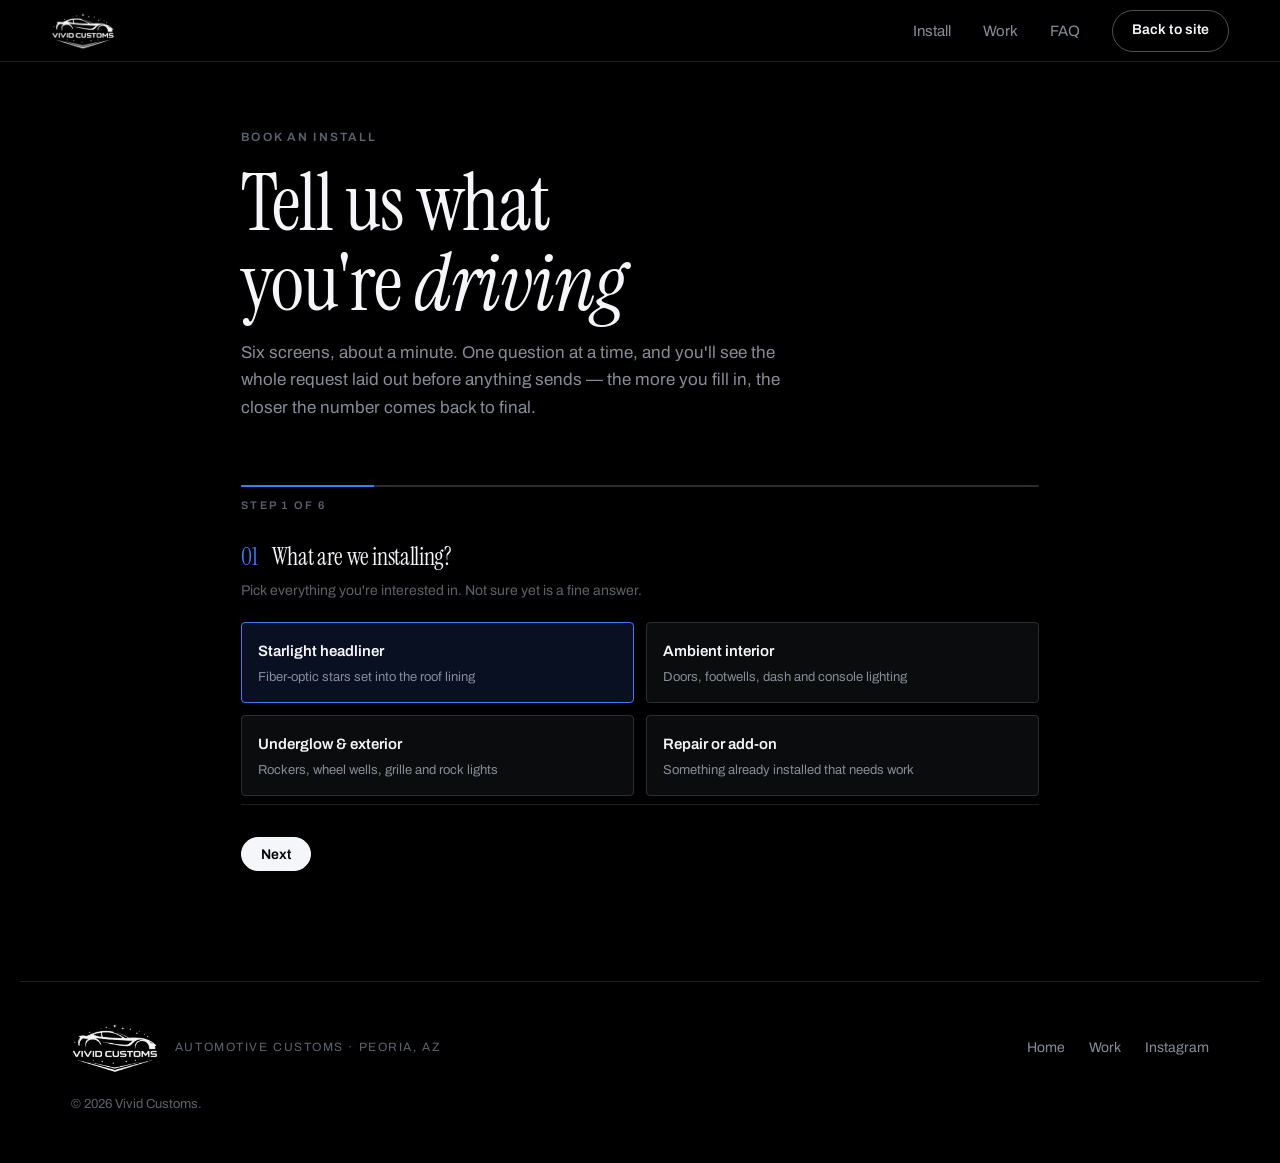
==== commit be64d1cf: "Add a per-car gallery, and tidy the process and booking copy Each card in "Cars we've lit up" now op" ====
--- a/book.html
+++ b/book.html
@@ -213,20 +213,8 @@
         <button class="btn" type="submit" id="wizSend">Send booking request</button>
       </div>
       <p class="status" id="status" role="status"></p>
-      <p class="form__note">
-        Nothing is stored on this page. On send it hands the request to your own text app or to
-        Instagram, so it arrives from you — and no deposit is taken until you've seen the price.
-      </p>
     </div>
   </form>
-
-  <aside class="summary" id="summary" aria-label="What it costs">
-    <h2>What it costs</h2>
-    <p class="summary__price">Quoted per car</p>
-    <p>Point count, the vehicle and the extras all move it, so the number comes back after we've seen what you're driving.</p>
-    <hr>
-    <p>Rather just DM? Send interior photos to <a href="https://www.instagram.com/vivid.autocustoms/" target="_blank" rel="noopener">@vivid.autocustoms</a>.</p>
-  </aside>
 
 </main>
 
--- a/styles.css
+++ b/styles.css
@@ -135,7 +135,9 @@
   position:relative;
   min-height:100svh;
   display:flex; flex-direction:column; justify-content:center;
-  padding:7rem var(--pad) 4rem;
+  /* bottom padding = top padding minus the nav, so the gap under the buttons
+     matches the gap above the label instead of running 30px deeper */
+  padding:7rem var(--pad) 2rem;
   overflow:hidden;
   isolation:isolate;
 }
@@ -160,12 +162,12 @@
 
 .hero__h1{
   font-size:clamp(3.25rem, 10.5vw, 8.5rem);
-  margin:.25rem 0 0;
+  margin:0;
 }
 .hero__h1 i{ color:var(--white); }
 
 .hero__sub{ max-width:48ch; color:rgba(244,246,249,.82); font-size:clamp(1rem,1.4vw,1.1875rem); }
-.hero__cta{ display:flex; flex-wrap:wrap; gap:.75rem; margin-top:.5rem; }
+.hero__cta{ display:flex; flex-wrap:wrap; gap:1rem; }
 
 /* ── section shell: a label rail, then the content ───────── */
 
@@ -232,6 +234,18 @@
 }
 .pane figcaption b{ font-size:1rem; font-weight:600; line-height:1.2; }
 .pane figcaption span{ font-size:.8125rem; color:var(--mute); }
+
+.pane__link{ position:absolute; inset:0; z-index:2; }
+.pane__link span{
+  position:absolute; right:.9rem; top:.9rem;
+  padding:.4rem .8rem; border-radius:999px;
+  font-size:.75rem; font-weight:600; letter-spacing:.02em;
+  color:var(--ink); background:var(--white);
+  opacity:0; translate:0 -.35rem;
+  transition:opacity .25s ease, translate .25s ease;
+}
+.pane:hover .pane__link span,
+.pane__link:focus-visible span{ opacity:1; translate:0; }
 
 /* ── process ─────────────────────────────────────────────── */
 
@@ -336,20 +350,15 @@
 
 .bookhead{
   padding:8rem var(--pad) 0;
-  max-width:var(--max); margin-inline:auto;
+  max-width:900px; margin-inline:auto;
   display:flex; flex-direction:column; gap:1rem;
 }
 .bookhead h1{ font-size:clamp(2.75rem,6.5vw,5rem); }
 .bookhead .lede{ font-size:1.0625rem; }
 
 .book{
-  max-width:var(--max); margin-inline:auto;
+  max-width:900px; margin-inline:auto;
   padding:clamp(2.5rem,5vw,4rem) var(--pad) 5rem;
-  display:grid; grid-template-columns:minmax(0,1fr); gap:2.5rem;
-  align-items:start;
-}
-@media (min-width: 960px){
-  .book{ grid-template-columns:minmax(0,1fr) 330px; gap:clamp(2rem,4vw,4rem); }
 }
 
 .form{ display:flex; flex-direction:column; gap:0; min-width:0; }
@@ -453,16 +462,53 @@
 }
 .status{ font-size:.875rem; color:var(--glow); min-height:1.2em; }
 .status[data-err="true"]{ color:#FF8A7A; }
-.form__note{ font-size:.8125rem; color:var(--mute-2); max-width:56ch; }
-
-/* live summary */
-.summary{
-  position:sticky; top:5.5rem;
-  background:var(--sheet); border:1px solid var(--line); border-radius:6px;
-  padding:1.5rem; display:flex; flex-direction:column; gap:1rem;
-}
-.summary h2{ font-size:1.375rem; }
-.summary hr{ border:0; border-top:1px solid var(--line); margin:0; }
-.summary p{ font-size:.875rem; color:var(--mute); }
-.summary a{ color:var(--white); }
-.summary__price{ font-family:var(--serif); font-size:1.5rem; color:var(--mute); }
+
+
+/* ============================================================
+   gallery.html — every shot from one build
+   ============================================================ */
+
+.galhead{
+  padding:8rem var(--pad) 0;
+  max-width:var(--max); margin-inline:auto;
+  display:flex; flex-direction:column; gap:.85rem;
+}
+.galhead h1{ font-size:clamp(2.5rem,6vw,4.5rem); }
+.galhead .lede{ font-size:1.0625rem; }
+
+/* masonry by way of columns — the shots are portrait, landscape and
+   everything between, and nothing here is worth cropping */
+.gal{
+  max-width:var(--max); margin-inline:auto;
+  padding:clamp(2rem,4vw,3.25rem) var(--pad) 0;
+  columns:1; column-gap:clamp(.5rem,1vw,.875rem);
+}
+@media (min-width: 640px){ .gal{ columns:2; } }
+@media (min-width: 1040px){ .gal{ columns:3; } }
+
+.gal__item{
+  margin:0 0 clamp(.5rem,1vw,.875rem);
+  break-inside:avoid;
+  overflow:hidden; border-radius:3px; background:var(--sheet);
+}
+.gal__item img, .gal__item video{ width:100%; height:auto; }
+.gal__item a{ display:block; }
+.gal__item img{ transition:transform .7s cubic-bezier(.2,.7,.3,1); }
+.gal__item a:hover img{ transform:scale(1.03); }
+
+.galmore{
+  max-width:var(--max); margin-inline:auto;
+  margin-top:clamp(2.5rem,5vw,4rem);
+  padding:2rem var(--pad) 4rem;
+  border-top:1px solid var(--line);
+  display:flex; flex-wrap:wrap; gap:.7rem 1.75rem; align-items:baseline;
+}
+.galmore .label{ flex-basis:100%; }
+.galmore a{ font-size:.9375rem; color:var(--mute); text-decoration:none; transition:color .18s ease; }
+.galmore a:hover{ color:var(--white); }
+
+@media (prefers-reduced-motion: reduce){
+  .gal__item img{ transition:none; }
+  .gal__item a:hover img{ transform:none; }
+  .pane__link span{ transition:none; }
+}
